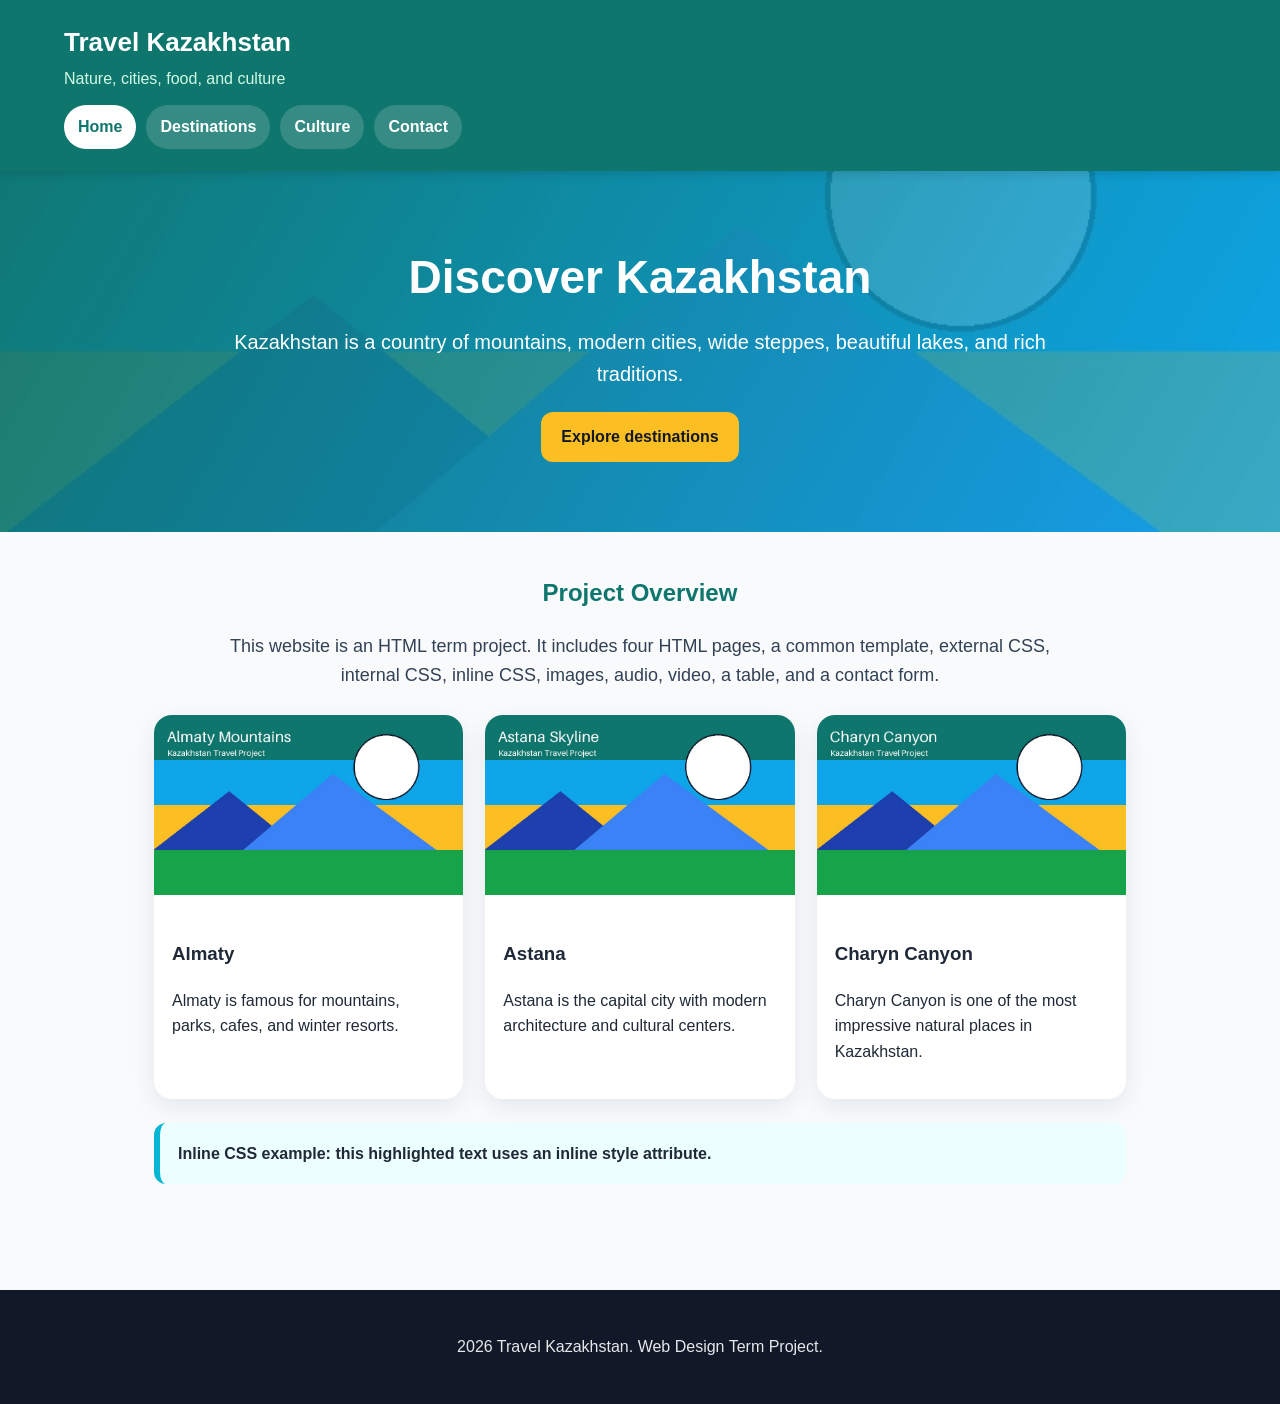
==== index.html @ 912381f0 "Add files via upload" ====
<!DOCTYPE html>
<html lang="en">
<head>
  <meta charset="UTF-8">
  <meta name="viewport" content="width=device-width, initial-scale=1.0">
  <title>Travel Kazakhstan - Home</title>
  <link rel="stylesheet" href="style.css">
  <style>
    .home-message{font-size:18px;text-align:center;max-width:850px;margin:0 auto 25px;color:#334155}
  </style>
</head>
<body>
<header>
  <p class="brand">Travel Kazakhstan</p>
  <p class="tagline">Nature, cities, food, and culture</p>
  <nav><a class="active" href="index.html">Home</a><a href="destinations.html">Destinations</a><a href="culture.html">Culture</a><a href="contact.html">Contact</a></nav>
</header>
<section class="hero">
  <h1>Discover Kazakhstan</h1>
  <p>Kazakhstan is a country of mountains, modern cities, wide steppes, beautiful lakes, and rich traditions.</p>
  <a class="button" href="destinations.html">Explore destinations</a>
</section>
<main class="container">
  <h2 class="section-title">Project Overview</h2>
  <p class="home-message">This website is an HTML term project. It includes four HTML pages, a common template, external CSS, internal CSS, inline CSS, images, audio, video, a table, and a contact form.</p>
  <div class="grid">
    <article class="card"><img src="assets/images/almaty.jpg" alt="Almaty mountains"><div class="card-content"><h3>Almaty</h3><p>Almaty is famous for mountains, parks, cafes, and winter resorts.</p></div></article>
    <article class="card"><img src="assets/images/astana.jpg" alt="Astana skyline"><div class="card-content"><h3>Astana</h3><p>Astana is the capital city with modern architecture and cultural centers.</p></div></article>
    <article class="card"><img src="assets/images/charyn.jpg" alt="Charyn canyon"><div class="card-content"><h3>Charyn Canyon</h3><p>Charyn Canyon is one of the most impressive natural places in Kazakhstan.</p></div></article>
  </div>
  <div class="highlight" style="font-weight:600;">Inline CSS example: this highlighted text uses an inline style attribute.</div>
</main>
<footer><p>2026 Travel Kazakhstan. Web Design Term Project.</p></footer>
<script src="script.js"></script>
</body>
</html>
---- style.css ----
* {
    box-sizing: border-box;
}

body {
    margin: 0;
    font-family: Arial, Helvetica, sans-serif;
    line-height: 1.6;
    color: #1f2937;
    background: #f8fafc;
}

header {
    background: #0f766e;
    color: white;
    padding: 22px 5%;
    position: sticky;
    top: 0;
    z-index: 10;
    box-shadow: 0 2px 10px rgba(0, 0, 0, 0.15);
}

.brand {
    font-size: 26px;
    font-weight: 700;
    margin: 0;
}

.tagline {
    margin: 2px 0 14px;
    color: #d1fae5;
}

nav {
    display: flex;
    gap: 10px;
    flex-wrap: wrap;
}

nav a {
    color: white;
    text-decoration: none;
    background: rgba(255, 255, 255, 0.16);
    padding: 9px 14px;
    border-radius: 999px;
    font-weight: 600;
}

nav a:hover,
nav a.active {
    background: white;
    color: #0f766e;
}

.hero {
    padding: 70px 5%;
    background: linear-gradient(120deg, rgba(15, 118, 110, 0.95), rgba(14, 165, 233, 0.82)), url('assets/images/almaty.jpg');
    background-size: cover;
    background-position: center;
    color: white;
    text-align: center;
}

.hero h1 {
    font-size: 46px;
    margin: 0 0 12px;
}

.hero p {
    font-size: 20px;
    max-width: 850px;
    margin: 0 auto 22px;
}

.button {
    display: inline-block;
    background: #fbbf24;
    color: #111827;
    text-decoration: none;
    font-weight: 700;
    padding: 12px 20px;
    border-radius: 12px;
}

.container {
    max-width: 1100px;
    margin: auto;
    padding: 42px 5%;
}

.section-title {
    text-align: center;
    color: #0f766e;
    margin-top: 0;
}

.grid {
    display: grid;
    grid-template-columns: repeat(auto-fit, minmax(240px, 1fr));
    gap: 22px;
}

.card {
    background: white;
    border-radius: 18px;
    box-shadow: 0 8px 24px rgba(15, 23, 42, 0.08);
    overflow: hidden;
}

.card img {
    width: 100%;
    height: 180px;
    object-fit: cover;
}

.card-content {
    padding: 18px;
}

.highlight {
    background: #ecfeff;
    border-left: 6px solid #06b6d4;
    padding: 18px;
    border-radius: 12px;
    margin: 24px 0;
}

.gallery {
    display: grid;
    grid-template-columns: repeat(auto-fit, minmax(180px, 1fr));
    gap: 15px;
}

.gallery img {
    width: 100%;
    height: 150px;
    object-fit: cover;
    border-radius: 14px;
    box-shadow: 0 4px 14px rgba(0, 0, 0, 0.12);
}

table {
    width: 100%;
    border-collapse: collapse;
    background: white;
    border-radius: 14px;
    overflow: hidden;
    box-shadow: 0 6px 18px rgba(15, 23, 42, 0.08);
}

th,
td {
    padding: 14px;
    border-bottom: 1px solid #e5e7eb;
    text-align: left;
}

th {
    background: #0f766e;
    color: white;
}

.media-box {
    background: white;
    padding: 22px;
    border-radius: 18px;
    box-shadow: 0 6px 18px rgba(15, 23, 42, 0.08);
    margin: 20px 0;
}

audio,
video {
    width: 100%;
    margin-top: 10px;
}

form {
    background: white;
    padding: 24px;
    border-radius: 18px;
    box-shadow: 0 6px 18px rgba(15, 23, 42, 0.08);
}

label {
    display: block;
    font-weight: 700;
    margin-top: 14px;
}

input,
select,
textarea {
    width: 100%;
    padding: 12px;
    margin-top: 6px;
    border: 1px solid #cbd5e1;
    border-radius: 10px;
    font-size: 16px;
}

button {
    background: #0f766e;
    color: white;
    border: 0;
    border-radius: 12px;
    padding: 13px 22px;
    font-size: 16px;
    font-weight: 700;
    margin-top: 16px;
    cursor: pointer;
}

button:hover {
    background: #115e59;
}

footer {
    text-align: center;
    background: #111827;
    color: #e5e7eb;
    padding: 28px 5%;
    margin-top: 40px;
}

.small-note {
    font-size: 14px;
    color: #64748b;
}

@media (max-width: 700px) {
    .hero h1 {
        font-size: 34px;
    }

    .hero {
        padding: 50px 5%;
    }

    header {
        position: static;
    }
}
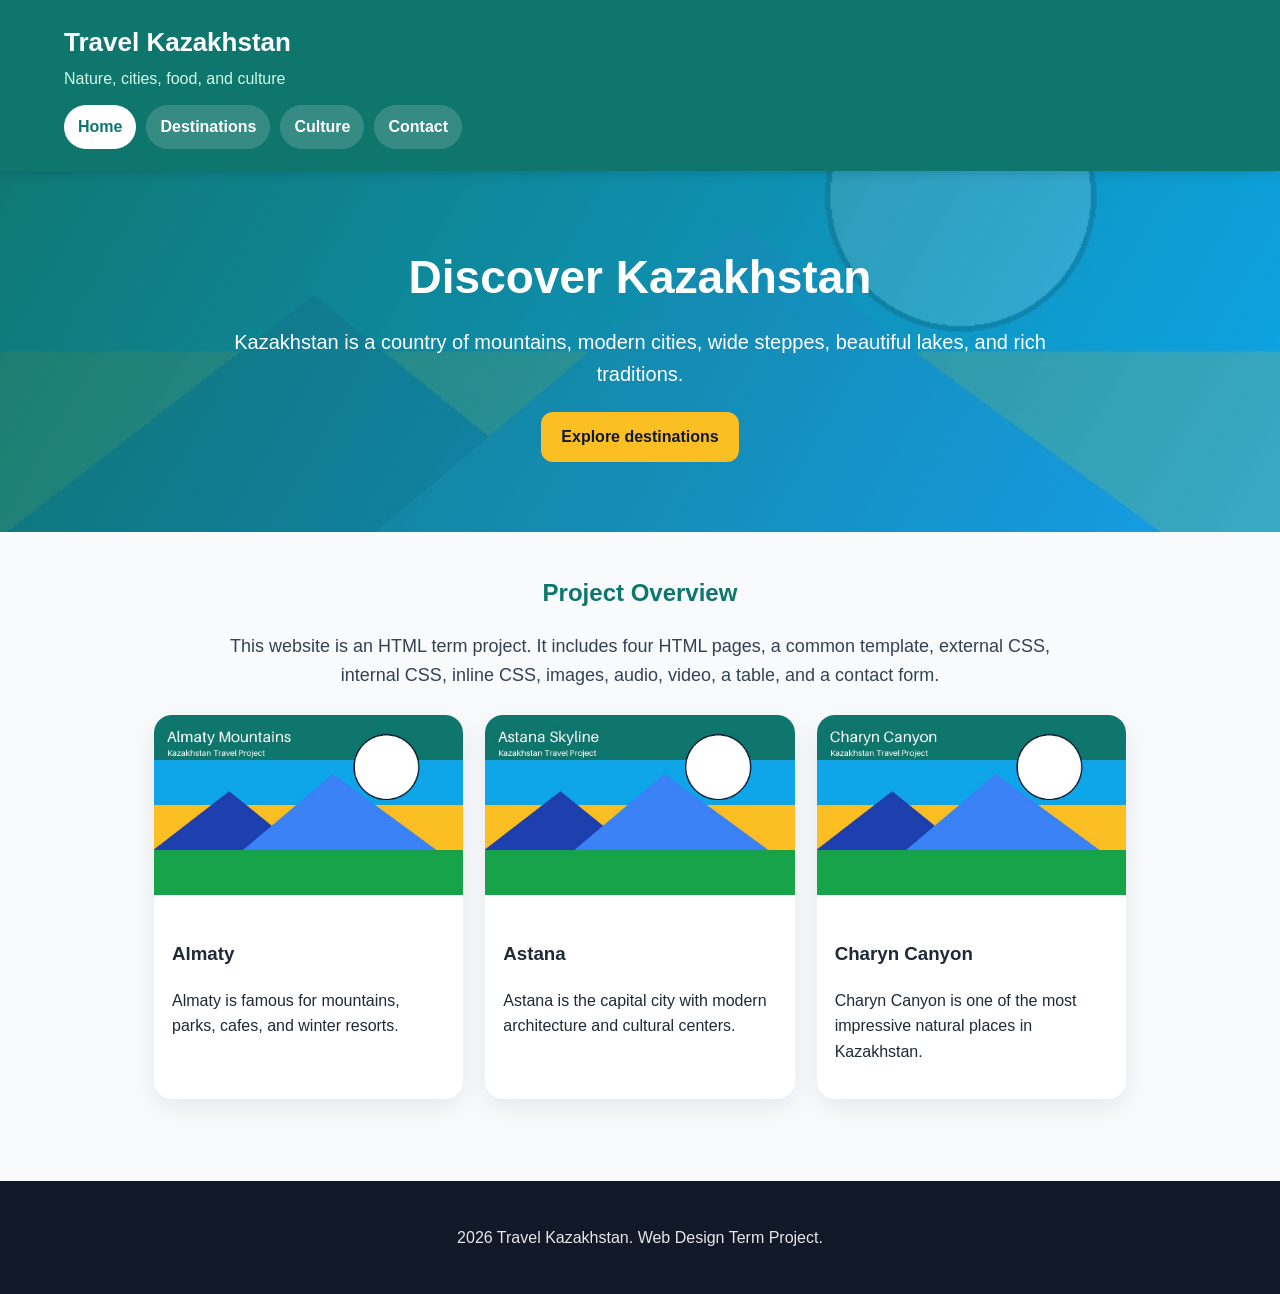
==== commit d1cabb6b: "Remove inline CSS and script from index.html Removed inline CSS example and script tag." ====
--- a/index.html
+++ b/index.html
@@ -28,9 +28,7 @@
     <article class="card"><img src="assets/images/astana.jpg" alt="Astana skyline"><div class="card-content"><h3>Astana</h3><p>Astana is the capital city with modern architecture and cultural centers.</p></div></article>
     <article class="card"><img src="assets/images/charyn.jpg" alt="Charyn canyon"><div class="card-content"><h3>Charyn Canyon</h3><p>Charyn Canyon is one of the most impressive natural places in Kazakhstan.</p></div></article>
   </div>
-  <div class="highlight" style="font-weight:600;">Inline CSS example: this highlighted text uses an inline style attribute.</div>
 </main>
 <footer><p>2026 Travel Kazakhstan. Web Design Term Project.</p></footer>
-<script src="script.js"></script>
 </body>
 </html>
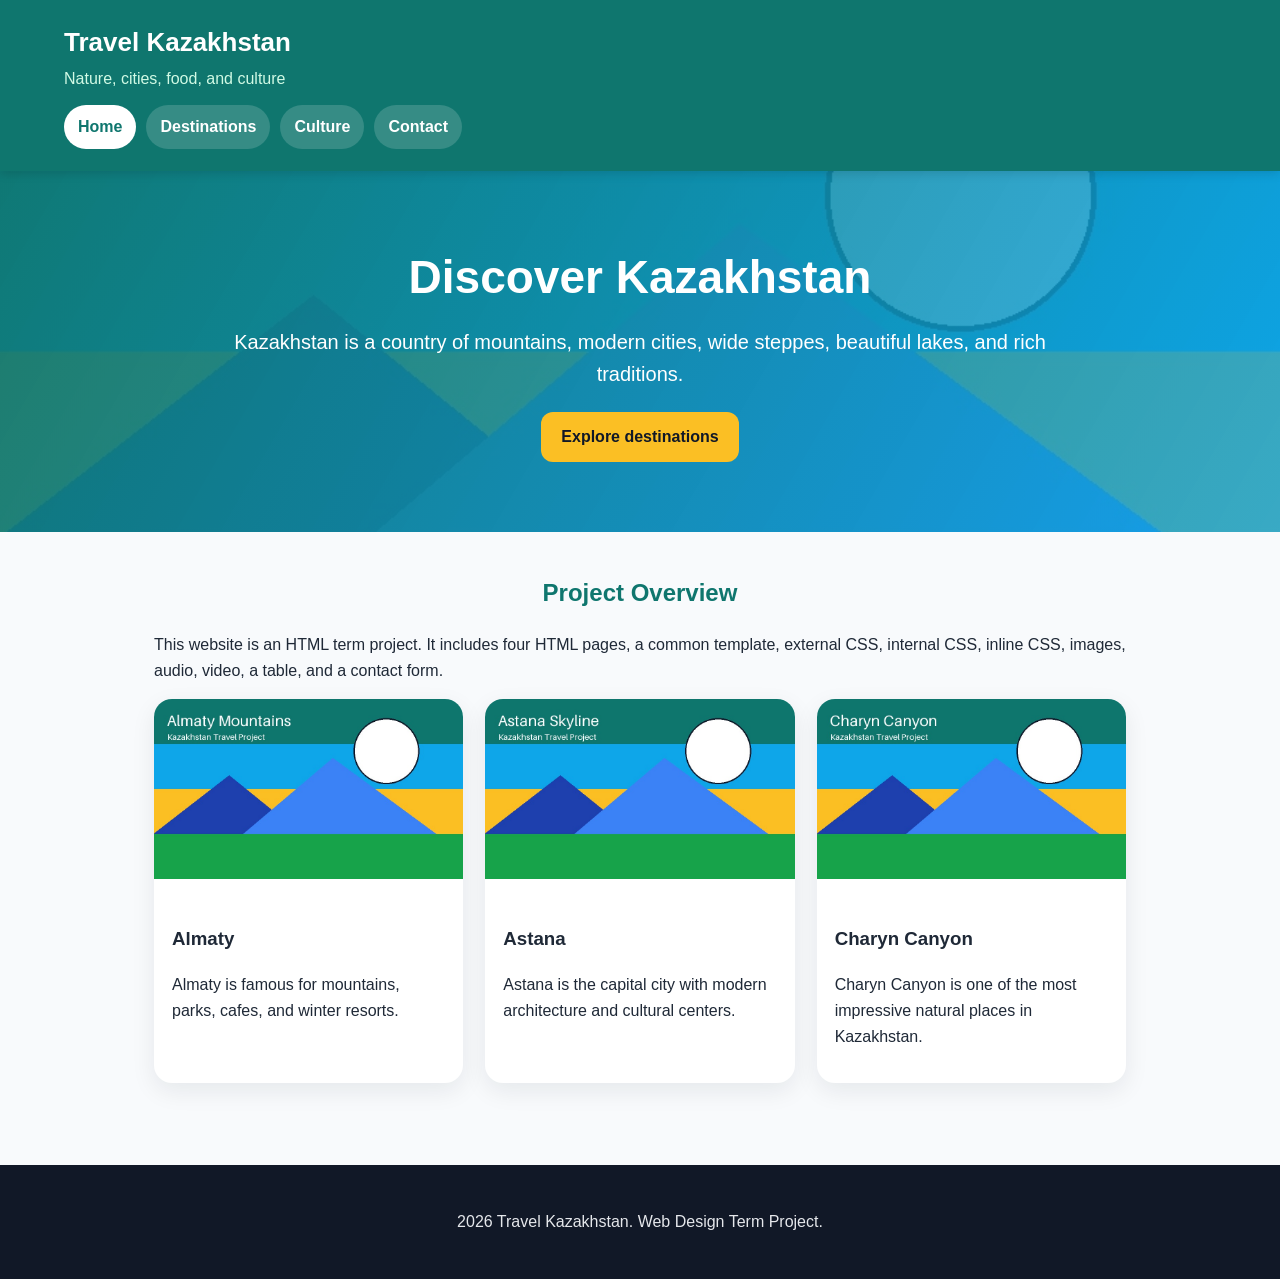
==== commit c1641a64: "Update index.html" ====
--- a/index.html
+++ b/index.html
@@ -5,9 +5,6 @@
   <meta name="viewport" content="width=device-width, initial-scale=1.0">
   <title>Travel Kazakhstan - Home</title>
   <link rel="stylesheet" href="style.css">
-  <style>
-    .home-message{font-size:18px;text-align:center;max-width:850px;margin:0 auto 25px;color:#334155}
-  </style>
 </head>
 <body>
 <header>
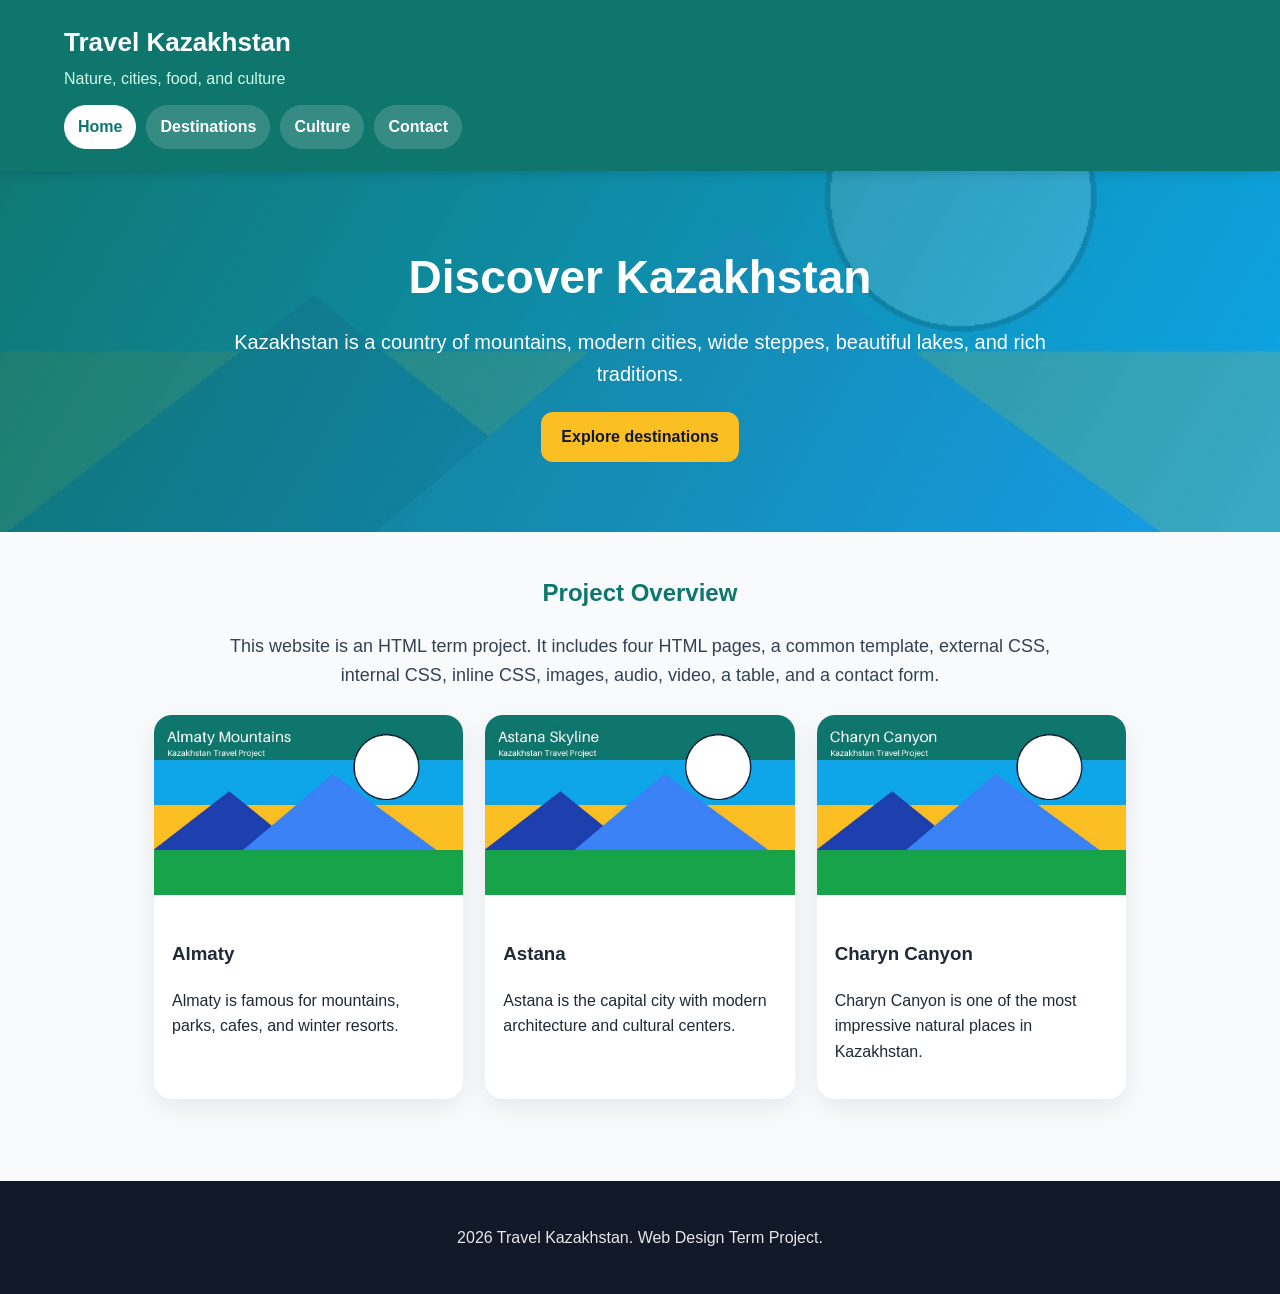
==== commit 11ebca96: "Update index.html" ====
--- a/index.html
+++ b/index.html
@@ -4,7 +4,10 @@
   <meta charset="UTF-8">
   <meta name="viewport" content="width=device-width, initial-scale=1.0">
   <title>Travel Kazakhstan - Home</title>
-  <link rel="stylesheet" href="style.css">
+  <link rel="stylesheet" href="style.css"> 
+  <style>
+    .home-message{font-size:18px;text-align:center;max-width:850px;margin:0 auto 25px;color:#334155}
+  </style>
 </head>
 <body>
 <header>
